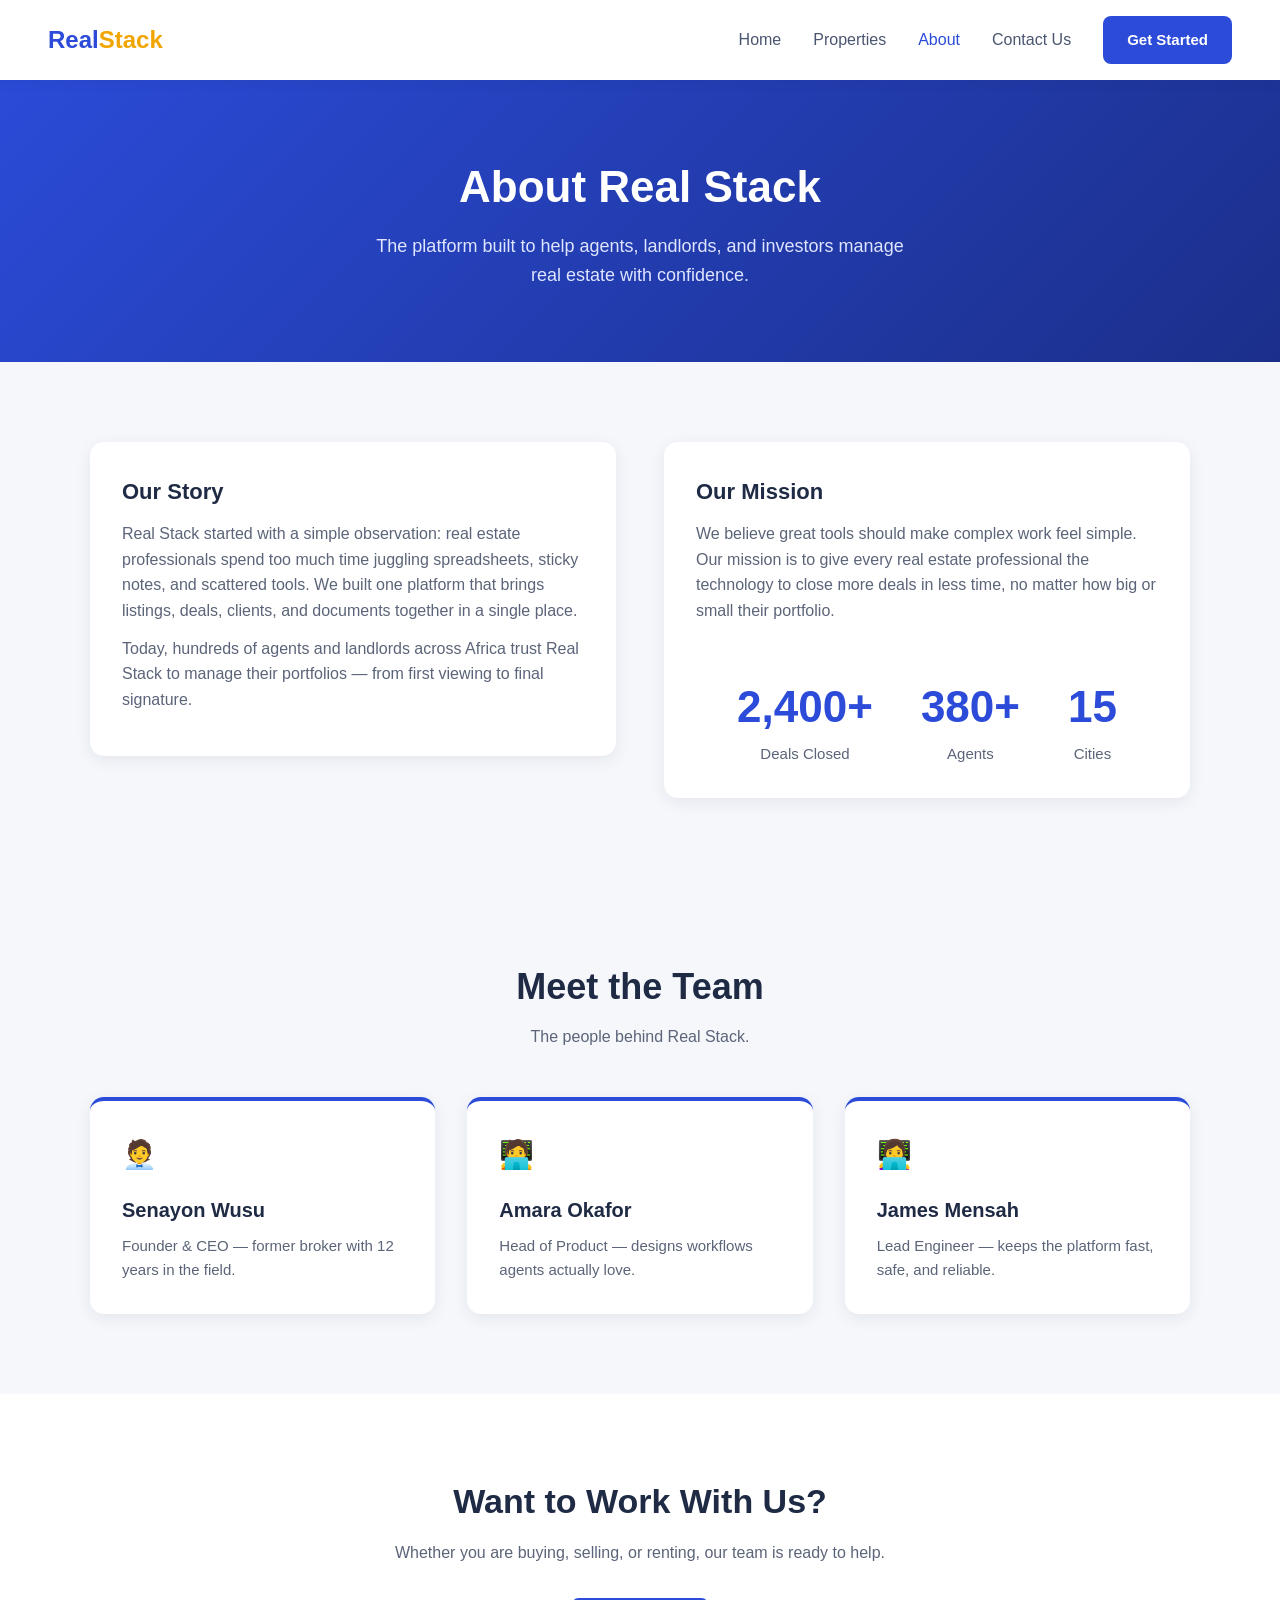
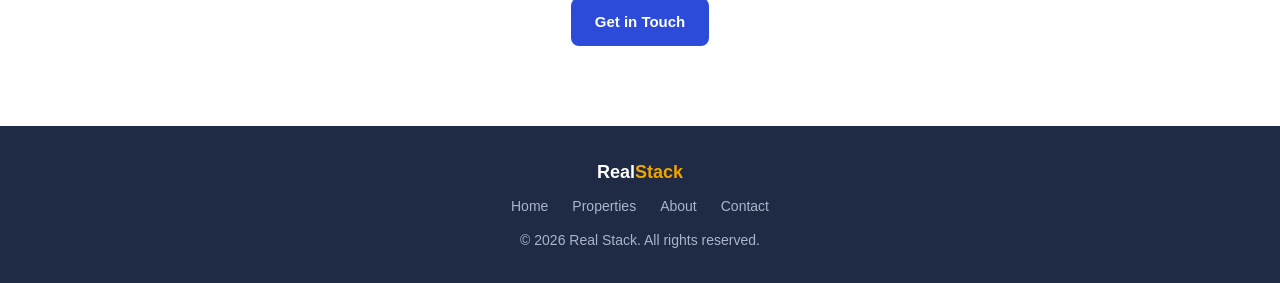
==== about.html @ a01b9aa3 "Build Real Stack real estate website" ====
<!DOCTYPE html>
<html lang="en">
<head>
    <meta charset="UTF-8">
    <meta name="viewport" content="width=device-width, initial-scale=1.0">
    <title>About Us — Real Stack</title>
    <link rel="stylesheet" href="styles.css">
</head>
<body>
    <nav class="nav">
        <div class="logo">Real<span>Stack</span></div>
        <div class="links">
            <a href="index.html">Home</a>
            <a href="properties.html">Properties</a>
            <a href="about.html" class="active">About</a>
            <a href="contact.html">Contact Us</a>
            <a href="contact.html" class="btn btn-primary">Get Started</a>
        </div>
    </nav>

    <section class="page-hero">
        <h1>About Real Stack</h1>
        <p>The platform built to help agents, landlords, and investors manage real estate with confidence.</p>
    </section>

    <section class="section">
        <div class="about-grid">
            <div class="panel">
                <h3>Our Story</h3>
                <p>
                    Real Stack started with a simple observation: real estate professionals spend too much
                    time juggling spreadsheets, sticky notes, and scattered tools. We built one platform
                    that brings listings, deals, clients, and documents together in a single place.
                </p>
                <p>
                    Today, hundreds of agents and landlords across Africa trust Real Stack to manage their
                    portfolios — from first viewing to final signature.
                </p>
            </div>
            <div class="panel">
                <h3>Our Mission</h3>
                <p>
                    We believe great tools should make complex work feel simple. Our mission is to give
                    every real estate professional the technology to close more deals in less time,
                    no matter how big or small their portfolio.
                </p>
                <div class="stats">
                    <div class="stat">
                        <div class="num" id="statDeals">0</div>
                        <div class="label">Deals Closed</div>
                    </div>
                    <div class="stat">
                        <div class="num" id="statAgents">0</div>
                        <div class="label">Agents</div>
                    </div>
                    <div class="stat">
                        <div class="num" id="statCities">0</div>
                        <div class="label">Cities</div>
                    </div>
                </div>
            </div>
        </div>
    </section>

    <section class="section">
        <div class="section-title">
            <h2>Meet the Team</h2>
            <p>The people behind Real Stack.</p>
        </div>
        <div class="grid">
            <div class="card">
                <div class="icon">🧑‍💼</div>
                <h3>Senayon Wusu</h3>
                <p>Founder &amp; CEO — former broker with 12 years in the field.</p>
            </div>
            <div class="card">
                <div class="icon">🧑‍💻</div>
                <h3>Amara Okafor</h3>
                <p>Head of Product — designs workflows agents actually love.</p>
            </div>
            <div class="card">
                <div class="icon">👩‍💻</div>
                <h3>James Mensah</h3>
                <p>Lead Engineer — keeps the platform fast, safe, and reliable.</p>
            </div>
        </div>
    </section>

    <section class="cta-section">
        <h2>Want to Work With Us?</h2>
        <p>Whether you are buying, selling, or renting, our team is ready to help.</p>
        <a href="contact.html" class="btn btn-primary">Get in Touch</a>
    </section>

    <footer>
        <div class="logo">Real<span>Stack</span></div>
        <div class="footer-links">
            <a href="index.html">Home</a>
            <a href="properties.html">Properties</a>
            <a href="about.html">About</a>
            <a href="contact.html">Contact</a>
        </div>
        <p>&copy; 2026 Real Stack. All rights reserved.</p>
    </footer>

    <script src="script.js"></script>
    <script>
        function animateCount(id, target, suffix) {
            const el = document.getElementById(id);
            let current = 0;
            const step = Math.max(1, Math.ceil(target / 60));
            const timer = setInterval(() => {
                current += step;
                if (current >= target) {
                    current = target;
                    clearInterval(timer);
                }
                el.textContent = current.toLocaleString() + suffix;
            }, 20);
        }

        animateCount('statDeals', 2400, '+');
        animateCount('statAgents', 380, '+');
        animateCount('statCities', 15, '');
    </script>
</body>
</html>
---- styles.css ----
* {
    margin: 0;
    padding: 0;
    box-sizing: border-box;
}

body {
    font-family: "Segoe UI", Arial, sans-serif;
    color: #1f2a44;
    background: #f5f7fb;
    line-height: 1.6;
}

a {
    text-decoration: none;
    color: inherit;
}

.nav {
    position: sticky;
    top: 0;
    z-index: 10;
    display: flex;
    align-items: center;
    justify-content: space-between;
    padding: 16px 48px;
    background: #ffffff;
    box-shadow: 0 2px 12px rgba(31, 42, 68, 0.08);
}

.nav .logo {
    font-size: 24px;
    font-weight: 700;
    color: #2b4bd8;
}

.nav .logo span {
    color: #f0a500;
}

.nav .links {
    display: flex;
    gap: 32px;
    align-items: center;
}

.nav .links a:not(.btn) {
    font-weight: 500;
    color: #4a5570;
    transition: color 0.2s ease;
}

.nav .links a:not(.btn):hover {
    color: #2b4bd8;
}

.nav .links a.active {
    color: #2b4bd8;
}

.btn {
    display: inline-block;
    padding: 12px 24px;
    border-radius: 8px;
    font-weight: 600;
    font-size: 15px;
    border: none;
    cursor: pointer;
    font-family: inherit;
    transition: transform 0.2s ease, box-shadow 0.2s ease, background 0.2s ease;
}

.btn-primary {
    background: #2b4bd8;
    color: #ffffff;
}

.btn-primary:hover {
    transform: translateY(-2px);
    box-shadow: 0 8px 20px rgba(43, 75, 216, 0.35);
}

.btn-ghost {
    background: transparent;
    color: #2b4bd8;
    border: 2px solid #2b4bd8;
}

.btn-ghost:hover {
    background: #eef1ff;
}

.btn-dark {
    background: #1f2a44;
    color: #ffffff;
}

.btn-dark:hover {
    transform: translateY(-2px);
    box-shadow: 0 8px 20px rgba(31, 42, 68, 0.35);
}

.hero {
    display: flex;
    align-items: center;
    gap: 48px;
    padding: 88px 48px;
    background: linear-gradient(135deg, #2b4bd8 0%, #1b2f8a 100%);
    color: #ffffff;
}

.hero .text {
    flex: 1.2;
}

.hero .badge {
    display: inline-block;
    background: rgba(255, 255, 255, 0.15);
    border: 1px solid rgba(255, 255, 255, 0.35);
    padding: 6px 16px;
    border-radius: 999px;
    font-size: 13px;
    letter-spacing: 0.5px;
    margin-bottom: 20px;
}

.hero h1 {
    font-size: 52px;
    line-height: 1.15;
    margin-bottom: 16px;
}

.hero h1 span {
    color: #f0a500;
}

.hero p {
    font-size: 18px;
    color: #dfe5ff;
    max-width: 520px;
    margin-bottom: 32px;
}

.hero .cta {
    display: flex;
    gap: 16px;
    flex-wrap: wrap;
}

.hero .cta .btn-ghost {
    color: #ffffff;
    border-color: rgba(255, 255, 255, 0.7);
}

.hero .cta .btn-ghost:hover {
    background: rgba(255, 255, 255, 0.12);
}

.hero .visual {
    flex: 1;
    background: rgba(255, 255, 255, 0.1);
    border: 1px solid rgba(255, 255, 255, 0.25);
    border-radius: 16px;
    padding: 48px 32px;
    text-align: center;
    font-size: 16px;
    color: #dfe5ff;
}

.hero .rating {
    display: flex;
    align-items: center;
    gap: 12px;
    margin-top: 20px;
    flex-wrap: wrap;
}

.stars {
    display: inline-flex;
    gap: 4px;
}

.stars .star {
    font-size: 28px;
    background: none;
    border: none;
    cursor: pointer;
    color: rgba(255, 255, 255, 0.4);
    transition: transform 0.15s ease, color 0.15s ease;
}

.stars .star:hover,
.stars .star.hovered,
.stars .star.active {
    color: #f0a500;
    transform: scale(1.15);
}

.rating-count {
    font-size: 18px;
    font-weight: 700;
    color: #ffffff;
    background: rgba(255, 255, 255, 0.15);
    border-radius: 999px;
    padding: 4px 14px;
}

.rating-note {
    font-size: 14px;
    color: #dfe5ff;
}

.section {
    padding: 80px 48px;
}

.section-title {
    text-align: center;
    margin-bottom: 48px;
}

.section-title h2 {
    font-size: 36px;
    color: #1f2a44;
    margin-bottom: 8px;
}

.section-title p {
    color: #5b6478;
    max-width: 560px;
    margin: 0 auto;
}

.grid {
    display: grid;
    grid-template-columns: repeat(3, 1fr);
    gap: 32px;
    max-width: 1100px;
    margin: 0 auto;
}

.card {
    background: #ffffff;
    border-radius: 14px;
    padding: 32px;
    box-shadow: 0 4px 16px rgba(31, 42, 68, 0.08);
    border-top: 4px solid #2b4bd8;
    transition: transform 0.2s ease, box-shadow 0.2s ease;
}

.card:hover {
    transform: translateY(-4px);
    box-shadow: 0 12px 28px rgba(31, 42, 68, 0.14);
}

.card .icon {
    font-size: 28px;
    margin-bottom: 16px;
}

.card h3 {
    font-size: 20px;
    color: #1f2a44;
    margin-bottom: 8px;
}

.card p {
    color: #5b6478;
    font-size: 15px;
}

.property-grid {
    display: grid;
    grid-template-columns: repeat(3, 1fr);
    gap: 32px;
    max-width: 1100px;
    margin: 0 auto;
}

.property-card {
    background: #ffffff;
    border-radius: 14px;
    overflow: hidden;
    box-shadow: 0 4px 16px rgba(31, 42, 68, 0.08);
    transition: transform 0.2s ease, box-shadow 0.2s ease;
}

.property-card:hover {
    transform: translateY(-4px);
    box-shadow: 0 12px 28px rgba(31, 42, 68, 0.14);
}

.property-card .thumb {
    height: 190px;
    display: flex;
    align-items: center;
    justify-content: center;
    font-size: 56px;
    background: linear-gradient(135deg, #e8ecff 0%, #d5dcff 100%);
}

.property-card .body {
    padding: 20px;
}

.property-card .tag {
    display: inline-block;
    font-size: 12px;
    font-weight: 700;
    text-transform: uppercase;
    letter-spacing: 0.5px;
    background: #eef1ff;
    color: #2b4bd8;
    border-radius: 999px;
    padding: 3px 10px;
    margin-bottom: 10px;
}

.property-card .tag.sale {
    background: #f0a500;
    color: #ffffff;
}

.property-card h3 {
    font-size: 18px;
    color: #1f2a44;
    margin-bottom: 6px;
}

.property-card .location {
    color: #5b6478;
    font-size: 14px;
    margin-bottom: 12px;
}

.property-card .meta {
    display: flex;
    gap: 14px;
    font-size: 13px;
    color: #5b6478;
    margin-bottom: 14px;
}

.property-card .price {
    font-size: 20px;
    font-weight: 700;
    color: #2b4bd8;
}

.filters {
    display: flex;
    gap: 16px;
    flex-wrap: wrap;
    justify-content: center;
    margin-bottom: 40px;
}

.filters input,
.filters select {
    padding: 12px 16px;
    border-radius: 8px;
    border: 2px solid #dbe2ff;
    font-size: 15px;
    font-family: inherit;
    background: #ffffff;
    color: #1f2a44;
    outline: none;
}

.filters input:focus,
.filters select:focus {
    border-color: #2b4bd8;
}

.cta-section {
    text-align: center;
    padding: 80px 48px;
    background: #ffffff;
}

.cta-section h2 {
    font-size: 34px;
    color: #1f2a44;
    margin-bottom: 12px;
}

.cta-section p {
    color: #5b6478;
    max-width: 520px;
    margin: 0 auto 32px;
}

.page-hero {
    background: linear-gradient(135deg, #2b4bd8 0%, #1b2f8a 100%);
    color: #ffffff;
    text-align: center;
    padding: 72px 48px;
}

.page-hero h1 {
    font-size: 44px;
    margin-bottom: 10px;
}

.page-hero p {
    color: #dfe5ff;
    max-width: 560px;
    margin: 0 auto;
    font-size: 18px;
}

.about-grid {
    display: grid;
    grid-template-columns: 1fr 1fr;
    gap: 48px;
    max-width: 1100px;
    margin: 0 auto;
    align-items: start;
}

.about-grid .panel {
    background: #ffffff;
    border-radius: 14px;
    padding: 32px;
    box-shadow: 0 4px 16px rgba(31, 42, 68, 0.08);
}

.about-grid .panel h3 {
    font-size: 22px;
    color: #1f2a44;
    margin-bottom: 12px;
}

.about-grid .panel p {
    color: #5b6478;
    margin-bottom: 12px;
}

.contact-form {
    max-width: 560px;
    margin: 0 auto;
    background: #ffffff;
    border-radius: 14px;
    padding: 36px;
    box-shadow: 0 4px 16px rgba(31, 42, 68, 0.08);
}

.contact-form label {
    display: block;
    font-weight: 600;
    font-size: 14px;
    color: #1f2a44;
    margin-bottom: 6px;
}

.contact-form input,
.contact-form select,
.contact-form textarea {
    width: 100%;
    padding: 12px 16px;
    border-radius: 8px;
    border: 2px solid #dbe2ff;
    font-size: 15px;
    font-family: inherit;
    background: #ffffff;
    color: #1f2a44;
    outline: none;
    margin-bottom: 18px;
}

.contact-form input:focus,
.contact-form select:focus,
.contact-form textarea:focus {
    border-color: #2b4bd8;
}

.contact-form .error {
    color: #d32f2f;
    font-size: 13px;
    margin-top: -12px;
    margin-bottom: 14px;
}

.contact-form .success {
    background: #e8f5e9;
    color: #1b5e20;
    border-radius: 8px;
    padding: 12px 16px;
    margin-bottom: 18px;
    font-weight: 600;
}

.contact-info {
    display: grid;
    grid-template-columns: repeat(3, 1fr);
    gap: 24px;
    max-width: 1100px;
    margin: 0 auto;
}

.contact-info .card {
    text-align: center;
}

.contact-info .icon {
    font-size: 32px;
}

.stats {
    display: flex;
    justify-content: center;
    gap: 48px;
    flex-wrap: wrap;
    margin-top: 48px;
}

.stats .stat {
    text-align: center;
}

.stats .stat .num {
    font-size: 44px;
    font-weight: 800;
    color: #2b4bd8;
}

.stats .stat .label {
    color: #5b6478;
    font-size: 15px;
}

footer {
    text-align: center;
    padding: 32px 48px;
    color: #5b6478;
    font-size: 14px;
    background: #1f2a44;
    color: #aab4cc;
}

footer .logo {
    color: #ffffff;
    font-weight: 700;
    font-size: 18px;
    margin-bottom: 8px;
}

footer .logo span {
    color: #f0a500;
}

footer .footer-links {
    display: flex;
    justify-content: center;
    gap: 24px;
    margin-bottom: 12px;
    flex-wrap: wrap;
}

footer .footer-links a {
    color: #aab4cc;
}

footer .footer-links a:hover {
    color: #ffffff;
}

.modal-overlay {
    display: none;
    position: fixed;
    top: 0;
    left: 0;
    width: 100%;
    height: 100%;
    background: rgba(18, 28, 61, 0.65);
    align-items: center;
    justify-content: center;
    z-index: 100;
}

.modal-overlay.show {
    display: flex;
}

.modal {
    background: #ffffff;
    border-radius: 16px;
    max-width: 460px;
    width: 90%;
    padding: 36px;
    position: relative;
    box-shadow: 0 24px 60px rgba(18, 28, 61, 0.35);
}

.modal .modal-close {
    position: absolute;
    top: 14px;
    right: 14px;
    background: #eef1ff;
    border: none;
    width: 32px;
    height: 32px;
    border-radius: 50%;
    font-size: 18px;
    line-height: 1;
    color: #2b4bd8;
    cursor: pointer;
}

.modal .modal-close:hover {
    background: #dbe2ff;
}

.modal h3 {
    font-size: 24px;
    color: #1f2a44;
    margin-bottom: 20px;
}

.modal .agent-card {
    border-top: 3px solid #2b4bd8;
    background: #f5f7fb;
    border-radius: 10px;
    padding: 20px;
}

.modal .agent-card p {
    font-size: 15px;
    color: #3a455f;
    margin-bottom: 10px;
}

.modal .agent-card p:last-child {
    margin-bottom: 0;
}

.modal .agent-card strong {
    color: #2b4bd8;
}

@media (max-width: 900px) {
    .hero {
        flex-direction: column;
        padding: 48px 24px;
    }

    .hero h1 {
        font-size: 36px;
    }

    .grid,
    .property-grid {
        grid-template-columns: 1fr;
    }

    .contact-info,
    .about-grid {
        grid-template-columns: 1fr;
    }

    .section,
    .cta-section,
    .page-hero {
        padding: 48px 24px;
    }

    .nav {
        flex-direction: column;
        gap: 16px;
        padding: 16px 24px;
    }

    .nav .links {
        flex-wrap: wrap;
        justify-content: center;
        gap: 16px;
    }
}
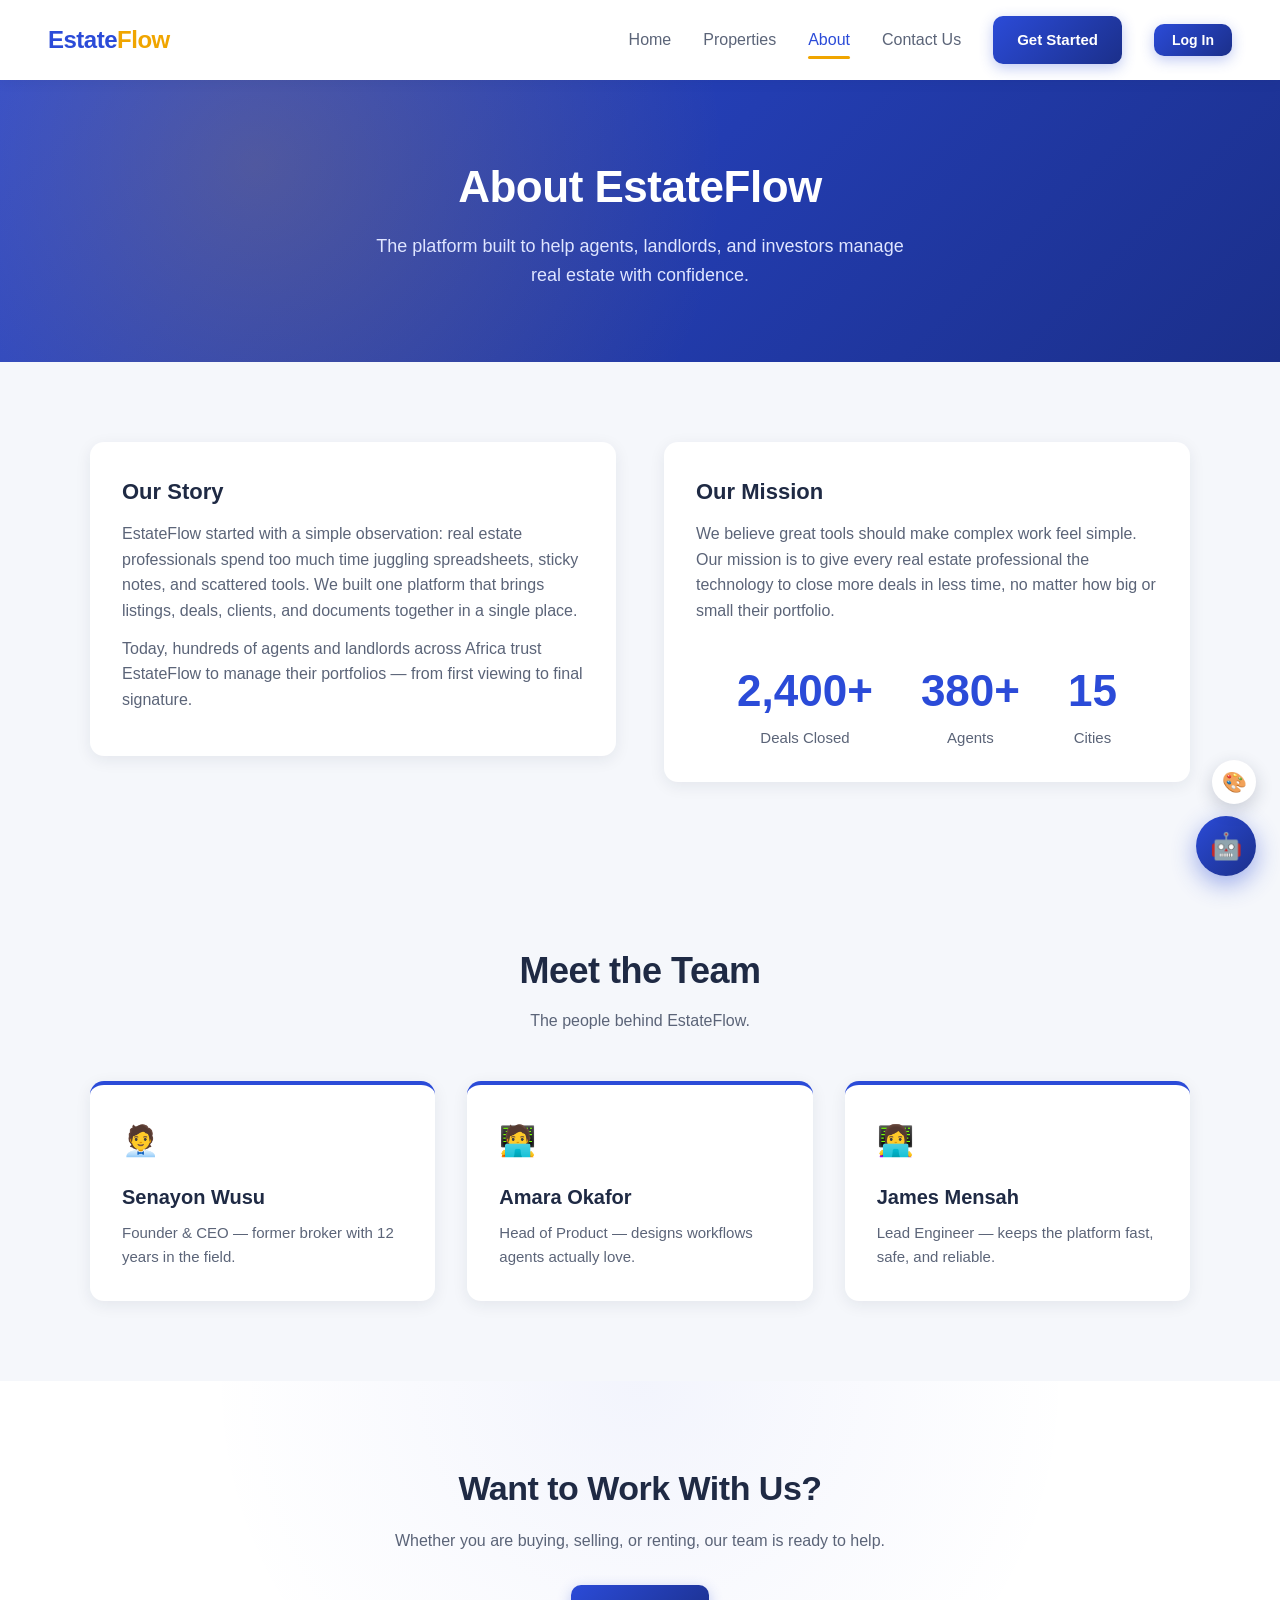
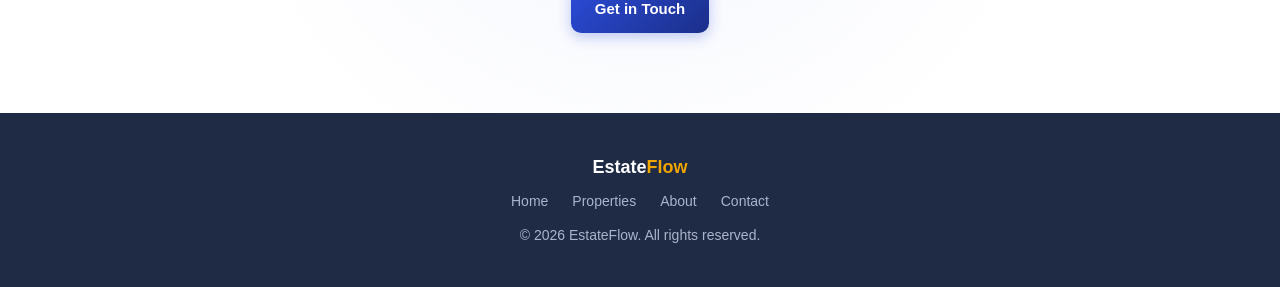
==== commit e205093b: "Add login auth, AI assistant, property finder, theme picker, rebrand to EstateFlow, dev server and t" ====
--- a/about.html
+++ b/about.html
@@ -3,12 +3,12 @@
 <head>
     <meta charset="UTF-8">
     <meta name="viewport" content="width=device-width, initial-scale=1.0">
-    <title>About Us — Real Stack</title>
+    <title>About Us — EstateFlow</title>
     <link rel="stylesheet" href="styles.css">
 </head>
 <body>
     <nav class="nav">
-        <div class="logo">Real<span>Stack</span></div>
+        <div class="logo">Estate<span>Flow</span></div>
         <div class="links">
             <a href="index.html">Home</a>
             <a href="properties.html">Properties</a>
@@ -19,7 +19,7 @@
     </nav>
 
     <section class="page-hero">
-        <h1>About Real Stack</h1>
+        <h1>About EstateFlow</h1>
         <p>The platform built to help agents, landlords, and investors manage real estate with confidence.</p>
     </section>
 
@@ -28,12 +28,12 @@
             <div class="panel">
                 <h3>Our Story</h3>
                 <p>
-                    Real Stack started with a simple observation: real estate professionals spend too much
+                    EstateFlow started with a simple observation: real estate professionals spend too much
                     time juggling spreadsheets, sticky notes, and scattered tools. We built one platform
                     that brings listings, deals, clients, and documents together in a single place.
                 </p>
                 <p>
-                    Today, hundreds of agents and landlords across Africa trust Real Stack to manage their
+                    Today, hundreds of agents and landlords across Africa trust EstateFlow to manage their
                     portfolios — from first viewing to final signature.
                 </p>
             </div>
@@ -65,7 +65,7 @@
     <section class="section">
         <div class="section-title">
             <h2>Meet the Team</h2>
-            <p>The people behind Real Stack.</p>
+            <p>The people behind EstateFlow.</p>
         </div>
         <div class="grid">
             <div class="card">
@@ -93,16 +93,17 @@
     </section>
 
     <footer>
-        <div class="logo">Real<span>Stack</span></div>
+        <div class="logo">Estate<span>Flow</span></div>
         <div class="footer-links">
             <a href="index.html">Home</a>
             <a href="properties.html">Properties</a>
             <a href="about.html">About</a>
             <a href="contact.html">Contact</a>
         </div>
-        <p>&copy; 2026 Real Stack. All rights reserved.</p>
+        <p>&copy; <span data-year>2026</span> EstateFlow. All rights reserved.</p>
     </footer>
 
+    <script src="auth.js"></script>
     <script src="script.js"></script>
     <script>
         function animateCount(id, target, suffix) {
@@ -123,5 +124,7 @@
         animateCount('statAgents', 380, '+');
         animateCount('statCities', 15, '');
     </script>
+    <script src="assistant.js"></script>
+    <script src="theme.js"></script>
 </body>
 </html>
--- a/styles.css
+++ b/styles.css
@@ -1,14 +1,37 @@
+:root {
+    --primary: #2b4bd8;
+    --primary-dark: #1b2f8a;
+    --primary-soft: #eef1ff;
+    --accent: #f0a500;
+    --ink: #1f2a44;
+    --muted: #5b6478;
+    --bg: #f5f7fb;
+    --surface: #ffffff;
+    --line: #dbe2ff;
+    --radius: 14px;
+    --shadow-sm: 0 4px 16px rgba(31, 42, 68, 0.08);
+    --shadow-md: 0 12px 28px rgba(31, 42, 68, 0.14);
+    --shadow-lg: 0 24px 60px rgba(18, 28, 61, 0.35);
+    --danger: #d32f2f;
+    --success: #1b5e20;
+}
+
 * {
     margin: 0;
     padding: 0;
     box-sizing: border-box;
 }
 
+html {
+    scroll-behavior: smooth;
+}
+
 body {
-    font-family: "Segoe UI", Arial, sans-serif;
-    color: #1f2a44;
-    background: #f5f7fb;
+    font-family: "Segoe UI", "Inter", Arial, sans-serif;
+    color: var(--ink);
+    background: var(--bg);
     line-height: 1.6;
+    -webkit-font-smoothing: antialiased;
 }
 
 a {
@@ -16,26 +39,39 @@
     color: inherit;
 }
 
+img {
+    max-width: 100%;
+    display: block;
+}
+
+::selection {
+    background: var(--accent);
+    color: var(--ink);
+}
+
+/* ---------- Navigation ---------- */
 .nav {
     position: sticky;
     top: 0;
-    z-index: 10;
+    z-index: 50;
     display: flex;
     align-items: center;
     justify-content: space-between;
     padding: 16px 48px;
-    background: #ffffff;
+    background: rgba(255, 255, 255, 0.92);
+    backdrop-filter: blur(10px);
     box-shadow: 0 2px 12px rgba(31, 42, 68, 0.08);
 }
 
 .nav .logo {
     font-size: 24px;
-    font-weight: 700;
-    color: #2b4bd8;
+    font-weight: 800;
+    letter-spacing: -0.5px;
+    color: var(--primary);
 }
 
 .nav .logo span {
-    color: #f0a500;
+    color: var(--accent);
 }
 
 .nav .links {
@@ -46,71 +82,99 @@
 
 .nav .links a:not(.btn) {
     font-weight: 500;
-    color: #4a5570;
+    color: var(--muted);
+    position: relative;
     transition: color 0.2s ease;
 }
 
-.nav .links a:not(.btn):hover {
-    color: #2b4bd8;
-}
-
-.nav .links a.active {
-    color: #2b4bd8;
-}
-
+.nav .links a:not(.btn)::after {
+    content: "";
+    position: absolute;
+    left: 0;
+    bottom: -6px;
+    width: 0;
+    height: 3px;
+    border-radius: 999px;
+    background: var(--accent);
+    transition: width 0.25s ease;
+}
+
+.nav .links a:not(.btn):hover,
+.nav .links a:not(.btn).active {
+    color: var(--primary);
+}
+
+.nav .links a:not(.btn):hover::after,
+.nav .links a:not(.btn).active::after {
+    width: 100%;
+}
+
+/* ---------- Buttons ---------- */
 .btn {
     display: inline-block;
     padding: 12px 24px;
-    border-radius: 8px;
-    font-weight: 600;
+    border-radius: 10px;
+    font-weight: 700;
     font-size: 15px;
     border: none;
     cursor: pointer;
     font-family: inherit;
-    transition: transform 0.2s ease, box-shadow 0.2s ease, background 0.2s ease;
+    text-align: center;
+    transition: transform 0.2s ease, box-shadow 0.2s ease, background 0.2s ease, color 0.2s ease;
 }
 
 .btn-primary {
-    background: #2b4bd8;
-    color: #ffffff;
+    background: linear-gradient(135deg, var(--primary) 0%, var(--primary-dark) 100%);
+    color: #ffffff;
+    box-shadow: 0 4px 14px rgba(43, 75, 216, 0.3);
 }
 
 .btn-primary:hover {
     transform: translateY(-2px);
-    box-shadow: 0 8px 20px rgba(43, 75, 216, 0.35);
+    box-shadow: 0 10px 24px rgba(43, 75, 216, 0.45);
+}
+
+.btn-primary:active {
+    transform: translateY(0);
 }
 
 .btn-ghost {
     background: transparent;
-    color: #2b4bd8;
-    border: 2px solid #2b4bd8;
+    color: var(--primary);
+    border: 2px solid var(--primary);
 }
 
 .btn-ghost:hover {
-    background: #eef1ff;
+    background: var(--primary-soft);
 }
 
 .btn-dark {
-    background: #1f2a44;
+    background: var(--ink);
     color: #ffffff;
 }
 
 .btn-dark:hover {
     transform: translateY(-2px);
-    box-shadow: 0 8px 20px rgba(31, 42, 68, 0.35);
-}
-
+    box-shadow: 0 10px 24px rgba(31, 42, 68, 0.4);
+}
+
+/* ---------- Hero ---------- */
 .hero {
     display: flex;
     align-items: center;
     gap: 48px;
     padding: 88px 48px;
-    background: linear-gradient(135deg, #2b4bd8 0%, #1b2f8a 100%);
-    color: #ffffff;
+    background:
+        radial-gradient(circle at 15% 20%, rgba(240, 165, 0, 0.25), transparent 45%),
+        radial-gradient(circle at 85% 80%, rgba(255, 255, 255, 0.12), transparent 40%),
+        linear-gradient(135deg, var(--primary) 0%, var(--primary-dark) 100%);
+    color: #ffffff;
+    overflow: hidden;
 }
 
 .hero .text {
     flex: 1.2;
+    min-width: 0;
 }
 
 .hero .badge {
@@ -122,16 +186,18 @@
     font-size: 13px;
     letter-spacing: 0.5px;
     margin-bottom: 20px;
+    backdrop-filter: blur(4px);
 }
 
 .hero h1 {
     font-size: 52px;
     line-height: 1.15;
     margin-bottom: 16px;
+    letter-spacing: -1px;
 }
 
 .hero h1 span {
-    color: #f0a500;
+    color: var(--accent);
 }
 
 .hero p {
@@ -154,24 +220,33 @@
 
 .hero .cta .btn-ghost:hover {
     background: rgba(255, 255, 255, 0.12);
+    color: #ffffff;
 }
 
 .hero .visual {
     flex: 1;
     background: rgba(255, 255, 255, 0.1);
     border: 1px solid rgba(255, 255, 255, 0.25);
-    border-radius: 16px;
+    border-radius: 20px;
     padding: 48px 32px;
     text-align: center;
     font-size: 16px;
     color: #dfe5ff;
-}
-
+    backdrop-filter: blur(6px);
+}
+
+.hero .visual h3 {
+    font-size: 28px;
+    color: #ffffff;
+    margin: 12px 0 6px;
+}
+
+/* ---------- Rating ---------- */
 .hero .rating {
     display: flex;
     align-items: center;
     gap: 12px;
-    margin-top: 20px;
+    margin-top: 24px;
     flex-wrap: wrap;
 }
 
@@ -186,14 +261,15 @@
     border: none;
     cursor: pointer;
     color: rgba(255, 255, 255, 0.4);
-    transition: transform 0.15s ease, color 0.15s ease;
+    transition: transform 0.15s ease, color 0.15s ease, text-shadow 0.15s ease;
 }
 
 .stars .star:hover,
 .stars .star.hovered,
 .stars .star.active {
-    color: #f0a500;
-    transform: scale(1.15);
+    color: var(--accent);
+    transform: scale(1.2);
+    text-shadow: 0 0 12px rgba(240, 165, 0, 0.6);
 }
 
 .rating-count {
@@ -210,6 +286,7 @@
     color: #dfe5ff;
 }
 
+/* ---------- Sections ---------- */
 .section {
     padding: 80px 48px;
 }
@@ -221,16 +298,18 @@
 
 .section-title h2 {
     font-size: 36px;
-    color: #1f2a44;
+    color: var(--ink);
     margin-bottom: 8px;
+    letter-spacing: -0.5px;
 }
 
 .section-title p {
-    color: #5b6478;
+    color: var(--muted);
     max-width: 560px;
     margin: 0 auto;
 }
 
+/* ---------- Feature / Team cards ---------- */
 .grid {
     display: grid;
     grid-template-columns: repeat(3, 1fr);
@@ -240,35 +319,36 @@
 }
 
 .card {
-    background: #ffffff;
-    border-radius: 14px;
+    background: var(--surface);
+    border-radius: var(--radius);
     padding: 32px;
-    box-shadow: 0 4px 16px rgba(31, 42, 68, 0.08);
-    border-top: 4px solid #2b4bd8;
+    box-shadow: var(--shadow-sm);
+    border-top: 4px solid var(--primary);
     transition: transform 0.2s ease, box-shadow 0.2s ease;
 }
 
 .card:hover {
-    transform: translateY(-4px);
-    box-shadow: 0 12px 28px rgba(31, 42, 68, 0.14);
+    transform: translateY(-6px);
+    box-shadow: var(--shadow-md);
 }
 
 .card .icon {
-    font-size: 28px;
+    font-size: 30px;
     margin-bottom: 16px;
 }
 
 .card h3 {
     font-size: 20px;
-    color: #1f2a44;
+    color: var(--ink);
     margin-bottom: 8px;
 }
 
 .card p {
-    color: #5b6478;
+    color: var(--muted);
     font-size: 15px;
 }
 
+/* ---------- Property cards ---------- */
 .property-grid {
     display: grid;
     grid-template-columns: repeat(3, 1fr);
@@ -278,16 +358,18 @@
 }
 
 .property-card {
-    background: #ffffff;
-    border-radius: 14px;
+    background: var(--surface);
+    border-radius: var(--radius);
     overflow: hidden;
-    box-shadow: 0 4px 16px rgba(31, 42, 68, 0.08);
+    box-shadow: var(--shadow-sm);
     transition: transform 0.2s ease, box-shadow 0.2s ease;
+    display: flex;
+    flex-direction: column;
 }
 
 .property-card:hover {
-    transform: translateY(-4px);
-    box-shadow: 0 12px 28px rgba(31, 42, 68, 0.14);
+    transform: translateY(-6px);
+    box-shadow: var(--shadow-md);
 }
 
 .property-card .thumb {
@@ -296,39 +378,61 @@
     align-items: center;
     justify-content: center;
     font-size: 56px;
-    background: linear-gradient(135deg, #e8ecff 0%, #d5dcff 100%);
+    background:
+        radial-gradient(circle at 80% 20%, rgba(43, 75, 216, 0.08), transparent 50%),
+        linear-gradient(135deg, #e8ecff 0%, #d5dcff 100%);
 }
 
 .property-card .body {
     padding: 20px;
+    flex: 1;
+    display: flex;
+    flex-direction: column;
 }
 
 .property-card .tag {
-    display: inline-block;
+    align-self: flex-start;
     font-size: 12px;
     font-weight: 700;
     text-transform: uppercase;
     letter-spacing: 0.5px;
-    background: #eef1ff;
-    color: #2b4bd8;
+    background: var(--primary-soft);
+    color: var(--primary);
     border-radius: 999px;
     padding: 3px 10px;
     margin-bottom: 10px;
 }
 
 .property-card .tag.sale {
-    background: #f0a500;
-    color: #ffffff;
+    background: var(--accent);
+    color: #ffffff;
+}
+
+.property-card .tag.rent {
+    background: linear-gradient(135deg, #0e9f6e, #06b6d4);
+    color: #ffffff;
+}
+
+.property-card .thumb.sale {
+    background:
+        radial-gradient(circle at 80% 20%, rgba(43, 75, 216, 0.12), transparent 50%),
+        linear-gradient(135deg, #e8ecff 0%, #cdd7ff 100%);
+}
+
+.property-card .thumb.rent {
+    background:
+        radial-gradient(circle at 80% 20%, rgba(14, 159, 110, 0.14), transparent 50%),
+        linear-gradient(135deg, #e6f7f0 0%, #c8efdf 100%);
 }
 
 .property-card h3 {
     font-size: 18px;
-    color: #1f2a44;
+    color: var(--ink);
     margin-bottom: 6px;
 }
 
 .property-card .location {
-    color: #5b6478;
+    color: var(--muted);
     font-size: 14px;
     margin-bottom: 12px;
 }
@@ -337,16 +441,18 @@
     display: flex;
     gap: 14px;
     font-size: 13px;
-    color: #5b6478;
+    color: var(--muted);
     margin-bottom: 14px;
 }
 
 .property-card .price {
+    margin-top: auto;
     font-size: 20px;
     font-weight: 700;
-    color: #2b4bd8;
-}
-
+    color: var(--primary);
+}
+
+/* ---------- Filters ---------- */
 .filters {
     display: flex;
     gap: 16px;
@@ -358,40 +464,48 @@
 .filters input,
 .filters select {
     padding: 12px 16px;
-    border-radius: 8px;
-    border: 2px solid #dbe2ff;
+    border-radius: 10px;
+    border: 2px solid var(--line);
     font-size: 15px;
     font-family: inherit;
-    background: #ffffff;
-    color: #1f2a44;
+    background: var(--surface);
+    color: var(--ink);
     outline: none;
+    transition: border-color 0.2s ease, box-shadow 0.2s ease;
 }
 
 .filters input:focus,
 .filters select:focus {
-    border-color: #2b4bd8;
-}
-
+    border-color: var(--primary);
+    box-shadow: 0 0 0 4px rgba(43, 75, 216, 0.12);
+}
+
+/* ---------- CTA ---------- */
 .cta-section {
     text-align: center;
     padding: 80px 48px;
-    background: #ffffff;
+    background: var(--surface);
+    background-image: radial-gradient(circle at 50% 0%, rgba(43, 75, 216, 0.06), transparent 60%);
 }
 
 .cta-section h2 {
     font-size: 34px;
-    color: #1f2a44;
+    color: var(--ink);
     margin-bottom: 12px;
+    letter-spacing: -0.5px;
 }
 
 .cta-section p {
-    color: #5b6478;
+    color: var(--muted);
     max-width: 520px;
     margin: 0 auto 32px;
 }
 
+/* ---------- Page hero (inner pages) ---------- */
 .page-hero {
-    background: linear-gradient(135deg, #2b4bd8 0%, #1b2f8a 100%);
+    background:
+        radial-gradient(circle at 20% 30%, rgba(240, 165, 0, 0.2), transparent 45%),
+        linear-gradient(135deg, var(--primary) 0%, var(--primary-dark) 100%);
     color: #ffffff;
     text-align: center;
     padding: 72px 48px;
@@ -400,6 +514,7 @@
 .page-hero h1 {
     font-size: 44px;
     margin-bottom: 10px;
+    letter-spacing: -0.5px;
 }
 
 .page-hero p {
@@ -409,6 +524,7 @@
     font-size: 18px;
 }
 
+/* ---------- About ---------- */
 .about-grid {
     display: grid;
     grid-template-columns: 1fr 1fr;
@@ -419,37 +535,78 @@
 }
 
 .about-grid .panel {
-    background: #ffffff;
-    border-radius: 14px;
+    background: var(--surface);
+    border-radius: var(--radius);
     padding: 32px;
-    box-shadow: 0 4px 16px rgba(31, 42, 68, 0.08);
+    box-shadow: var(--shadow-sm);
 }
 
 .about-grid .panel h3 {
     font-size: 22px;
-    color: #1f2a44;
+    color: var(--ink);
     margin-bottom: 12px;
 }
 
 .about-grid .panel p {
-    color: #5b6478;
+    color: var(--muted);
     margin-bottom: 12px;
+}
+
+.stats {
+    display: flex;
+    justify-content: center;
+    gap: 48px;
+    flex-wrap: wrap;
+    margin-top: 32px;
+}
+
+.stats .stat {
+    text-align: center;
+}
+
+.stats .stat .num {
+    font-size: 44px;
+    font-weight: 800;
+    color: var(--primary);
+}
+
+.stats .stat .label {
+    color: var(--muted);
+    font-size: 15px;
+}
+
+/* ---------- Contact ---------- */
+.contact-info {
+    display: grid;
+    grid-template-columns: repeat(3, 1fr);
+    gap: 24px;
+    max-width: 1100px;
+    margin: 0 auto 48px;
+}
+
+.contact-info .card {
+    text-align: center;
+    border-top: 4px solid var(--accent);
+}
+
+.contact-info .icon {
+    font-size: 32px;
 }
 
 .contact-form {
     max-width: 560px;
     margin: 0 auto;
-    background: #ffffff;
-    border-radius: 14px;
+    background: var(--surface);
+    border-radius: 16px;
     padding: 36px;
-    box-shadow: 0 4px 16px rgba(31, 42, 68, 0.08);
+    box-shadow: var(--shadow-md);
 }
 
 .contact-form label {
     display: block;
     font-weight: 600;
     font-size: 14px;
-    color: #1f2a44;
+    color: var(--ink);
     margin-bottom: 6px;
 }
 
@@ -458,24 +615,31 @@
 .contact-form textarea {
     width: 100%;
     padding: 12px 16px;
-    border-radius: 8px;
-    border: 2px solid #dbe2ff;
+    border-radius: 10px;
+    border: 2px solid var(--line);
     font-size: 15px;
     font-family: inherit;
-    background: #ffffff;
-    color: #1f2a44;
+    background: var(--surface);
+    color: var(--ink);
     outline: none;
     margin-bottom: 18px;
+    transition: border-color 0.2s ease, box-shadow 0.2s ease;
 }
 
 .contact-form input:focus,
 .contact-form select:focus,
 .contact-form textarea:focus {
-    border-color: #2b4bd8;
+    border-color: var(--primary);
+    box-shadow: 0 0 0 4px rgba(43, 75, 216, 0.12);
+}
+
+.contact-form textarea {
+    resize: vertical;
+    min-height: 120px;
 }
 
 .contact-form .error {
-    color: #d32f2f;
+    color: var(--danger);
     font-size: 13px;
     margin-top: -12px;
     margin-bottom: 14px;
@@ -483,70 +647,100 @@
 
 .contact-form .success {
     background: #e8f5e9;
-    color: #1b5e20;
+    color: var(--success);
     border-radius: 8px;
     padding: 12px 16px;
     margin-bottom: 18px;
     font-weight: 600;
 }
 
-.contact-info {
-    display: grid;
-    grid-template-columns: repeat(3, 1fr);
-    gap: 24px;
-    max-width: 1100px;
-    margin: 0 auto;
-}
-
-.contact-info .card {
-    text-align: center;
-}
-
-.contact-info .icon {
-    font-size: 32px;
-}
-
-.stats {
-    display: flex;
-    justify-content: center;
-    gap: 48px;
-    flex-wrap: wrap;
-    margin-top: 48px;
-}
-
-.stats .stat {
-    text-align: center;
-}
-
-.stats .stat .num {
-    font-size: 44px;
-    font-weight: 800;
-    color: #2b4bd8;
-}
-
-.stats .stat .label {
-    color: #5b6478;
+/* ---------- Auth ---------- */
+.nav-auth {
+    display: flex;
+    align-items: center;
+    gap: 12px;
+}
+
+.nav-auth .nav-user {
+    font-weight: 700;
+    color: var(--primary);
     font-size: 15px;
 }
 
+.nav-auth .btn {
+    padding: 8px 18px;
+    font-size: 14px;
+}
+
+#authModal .modal {
+    max-width: 420px;
+}
+
+#authModal .modal-close {
+    position: absolute;
+}
+
+#authModal label {
+    display: block;
+    font-weight: 600;
+    font-size: 14px;
+    color: var(--ink);
+    margin-bottom: 6px;
+}
+
+#authModal input {
+    width: 100%;
+    padding: 12px 16px;
+    border-radius: 10px;
+    border: 2px solid var(--line);
+    font-size: 15px;
+    font-family: inherit;
+    color: var(--ink);
+    outline: none;
+    margin-bottom: 16px;
+    background: var(--surface);
+    transition: border-color 0.2s ease, box-shadow 0.2s ease;
+}
+
+#authModal input:focus {
+    border-color: var(--primary);
+    box-shadow: 0 0 0 4px rgba(43, 75, 216, 0.12);
+}
+
+.auth-error {
+    background: #fdecea;
+    color: var(--danger);
+    border-radius: 8px;
+    padding: 10px 14px;
+    margin-bottom: 16px;
+    font-size: 14px;
+    font-weight: 600;
+}
+
+.auth-hint {
+    color: var(--muted);
+    font-size: 14px;
+    margin-bottom: 16px;
+}
+
+/* ---------- Footer ---------- */
 footer {
     text-align: center;
-    padding: 32px 48px;
-    color: #5b6478;
+    padding: 40px 48px;
     font-size: 14px;
-    background: #1f2a44;
+    background: var(--ink);
     color: #aab4cc;
 }
 
 footer .logo {
     color: #ffffff;
-    font-weight: 700;
+    font-weight: 800;
     font-size: 18px;
     margin-bottom: 8px;
 }
 
 footer .logo span {
-    color: #f0a500;
+    color: var(--accent);
 }
 
 footer .footer-links {
@@ -559,12 +753,14 @@
 
 footer .footer-links a {
     color: #aab4cc;
+    transition: color 0.2s ease;
 }
 
 footer .footer-links a:hover {
     color: #ffffff;
 }
 
+/* ---------- Modal ---------- */
 .modal-overlay {
     display: none;
     position: fixed;
@@ -573,6 +769,7 @@
     width: 100%;
     height: 100%;
     background: rgba(18, 28, 61, 0.65);
+    backdrop-filter: blur(4px);
     align-items: center;
     justify-content: center;
     z-index: 100;
@@ -580,31 +777,44 @@
 
 .modal-overlay.show {
     display: flex;
+    animation: fadeIn 0.2s ease;
+}
+
+@keyframes fadeIn {
+    from { opacity: 0; }
+    to { opacity: 1; }
 }
 
 .modal {
-    background: #ffffff;
+    background: var(--surface);
     border-radius: 16px;
     max-width: 460px;
     width: 90%;
     padding: 36px;
     position: relative;
-    box-shadow: 0 24px 60px rgba(18, 28, 61, 0.35);
+    box-shadow: var(--shadow-lg);
+    animation: slideUp 0.25s ease;
+}
+
+@keyframes slideUp {
+    from { transform: translateY(20px); opacity: 0; }
+    to { transform: translateY(0); opacity: 1; }
 }
 
 .modal .modal-close {
     position: absolute;
     top: 14px;
     right: 14px;
-    background: #eef1ff;
+    background: var(--primary-soft);
     border: none;
     width: 32px;
     height: 32px;
     border-radius: 50%;
     font-size: 18px;
     line-height: 1;
-    color: #2b4bd8;
+    color: var(--primary);
     cursor: pointer;
+    transition: background 0.2s ease;
 }
 
 .modal .modal-close:hover {
@@ -613,13 +823,13 @@
 
 .modal h3 {
     font-size: 24px;
-    color: #1f2a44;
+    color: var(--ink);
     margin-bottom: 20px;
 }
 
 .modal .agent-card {
-    border-top: 3px solid #2b4bd8;
-    background: #f5f7fb;
+    border-top: 3px solid var(--primary);
+    background: var(--bg);
     border-radius: 10px;
     padding: 20px;
 }
@@ -635,13 +845,332 @@
 }
 
 .modal .agent-card strong {
-    color: #2b4bd8;
-}
-
+    color: var(--primary);
+}
+
+/* ---------- AI Assistant ---------- */
+#assistBtn {
+    position: fixed;
+    right: 24px;
+    bottom: 24px;
+    width: 60px;
+    height: 60px;
+    border-radius: 50%;
+    border: none;
+    background: linear-gradient(135deg, var(--primary) 0%, var(--primary-dark) 100%);
+    color: #ffffff;
+    font-size: 26px;
+    cursor: pointer;
+    box-shadow: 0 8px 24px rgba(43, 75, 216, 0.45);
+    z-index: 150;
+    transition: transform 0.2s ease, box-shadow 0.2s ease;
+}
+
+#assistBtn:hover {
+    transform: scale(1.08);
+    box-shadow: 0 12px 32px rgba(43, 75, 216, 0.55);
+}
+
+.assist-panel {
+    position: fixed;
+    right: 24px;
+    bottom: 96px;
+    width: 340px;
+    max-width: calc(100vw - 48px);
+    height: 440px;
+    max-height: calc(100vh - 140px);
+    background: var(--surface);
+    border-radius: 16px;
+    box-shadow: var(--shadow-lg);
+    display: none;
+    flex-direction: column;
+    overflow: hidden;
+    z-index: 150;
+    animation: slideUp 0.25s ease;
+}
+
+.assist-panel.show {
+    display: flex;
+}
+
+.assist-header {
+    display: flex;
+    align-items: center;
+    justify-content: space-between;
+    padding: 16px 20px;
+    background: linear-gradient(135deg, var(--primary) 0%, var(--primary-dark) 100%);
+    color: #ffffff;
+    font-size: 15px;
+}
+
+.assist-header button {
+    background: rgba(255, 255, 255, 0.2);
+    border: none;
+    color: #ffffff;
+    width: 28px;
+    height: 28px;
+    border-radius: 50%;
+    font-size: 16px;
+    line-height: 1;
+    cursor: pointer;
+}
+
+.assist-messages {
+    flex: 1;
+    overflow-y: auto;
+    padding: 16px;
+    display: flex;
+    flex-direction: column;
+    gap: 10px;
+    background: var(--bg);
+}
+
+.assist-messages .msg {
+    max-width: 85%;
+    padding: 10px 14px;
+    border-radius: 14px;
+    font-size: 14px;
+    line-height: 1.5;
+    word-wrap: break-word;
+}
+
+.assist-messages .msg.user {
+    align-self: flex-end;
+    background: var(--primary);
+    color: #ffffff;
+    border-bottom-right-radius: 4px;
+}
+
+.assist-messages .msg.bot {
+    align-self: flex-start;
+    background: #ffffff;
+    color: var(--ink);
+    border: 1px solid var(--line);
+    border-bottom-left-radius: 4px;
+}
+
+.assist-form {
+    display: flex;
+    gap: 8px;
+    padding: 12px;
+    border-top: 1px solid var(--line);
+    background: var(--surface);
+}
+
+.assist-form input {
+    flex: 1;
+    padding: 10px 14px;
+    border-radius: 10px;
+    border: 2px solid var(--line);
+    font-size: 14px;
+    font-family: inherit;
+    outline: none;
+    color: var(--ink);
+}
+
+.assist-form input:focus {
+    border-color: var(--primary);
+}
+
+.assist-form button {
+    padding: 10px 16px;
+    border: none;
+    border-radius: 10px;
+    background: var(--primary);
+    color: #ffffff;
+    font-weight: 700;
+    cursor: pointer;
+}
+
+.assist-form button:hover {
+    background: var(--primary-dark);
+}
+
+/* ---------- AI Property Finder ---------- */
+.finder-modal {
+    max-width: 560px;
+}
+
+.finder-hint {
+    color: var(--muted);
+    font-size: 14px;
+    margin-bottom: 16px;
+}
+
+.finder-form {
+    display: flex;
+    gap: 8px;
+    margin-top: 16px;
+}
+
+.finder-form input {
+    flex: 1;
+    padding: 12px 16px;
+    border-radius: 10px;
+    border: 2px solid var(--line);
+    font-size: 15px;
+    font-family: inherit;
+    color: var(--ink);
+    outline: none;
+    transition: border-color 0.2s ease, box-shadow 0.2s ease;
+}
+
+.finder-form input:focus {
+    border-color: var(--primary);
+    box-shadow: 0 0 0 4px rgba(43, 75, 216, 0.12);
+}
+
+.finder-results {
+    max-height: 320px;
+    overflow-y: auto;
+    display: flex;
+    flex-direction: column;
+    gap: 10px;
+}
+
+.finder-loading {
+    color: var(--muted);
+    font-size: 14px;
+    text-align: center;
+    padding: 12px;
+}
+
+.finder-summary {
+    background: var(--primary-soft);
+    border-radius: 10px;
+    padding: 12px 16px;
+    font-size: 14px;
+    color: var(--ink);
+    line-height: 1.5;
+}
+
+.finder-item {
+    display: flex;
+    align-items: center;
+    gap: 14px;
+    background: var(--bg);
+    border-radius: 10px;
+    padding: 12px 16px;
+    border-left: 4px solid var(--primary);
+}
+
+.finder-item .finder-emoji {
+    font-size: 28px;
+}
+
+.finder-item .finder-info {
+    flex: 1;
+    display: flex;
+    flex-direction: column;
+}
+
+.finder-item .finder-info strong {
+    color: var(--ink);
+    font-size: 15px;
+}
+
+.finder-item .finder-info span {
+    color: var(--muted);
+    font-size: 13px;
+}
+
+.finder-item .finder-price {
+    font-weight: 700;
+    color: var(--primary);
+    font-size: 15px;
+    white-space: nowrap;
+}
+
+@media (max-width: 560px) {
+    .finder-form {
+        flex-direction: column;
+    }
+}
+
+/* ---------- Theme picker ---------- */
+#themeBtn {
+    position: fixed;
+    right: 24px;
+    bottom: 96px;
+    width: 44px;
+    height: 44px;
+    border-radius: 50%;
+    border: none;
+    background: var(--surface);
+    color: var(--ink);
+    font-size: 20px;
+    cursor: pointer;
+    box-shadow: 0 6px 18px rgba(31, 42, 68, 0.2);
+    z-index: 150;
+    transition: transform 0.2s ease;
+}
+
+#themeBtn:hover {
+    transform: scale(1.1);
+}
+
+.theme-panel {
+    position: fixed;
+    right: 24px;
+    bottom: 148px;
+    width: 200px;
+    background: var(--surface);
+    border-radius: 14px;
+    box-shadow: var(--shadow-lg);
+    padding: 16px;
+    z-index: 150;
+    display: none;
+    animation: slideUp 0.2s ease;
+}
+
+.theme-panel.show {
+    display: block;
+}
+
+.theme-panel-title {
+    font-weight: 700;
+    font-size: 13px;
+    color: var(--ink);
+    margin-bottom: 12px;
+    text-align: center;
+}
+
+.theme-swatches {
+    display: flex;
+    gap: 10px;
+    flex-wrap: wrap;
+    justify-content: center;
+}
+
+.theme-swatch {
+    width: 34px;
+    height: 34px;
+    border-radius: 50%;
+    border: 3px solid transparent;
+    cursor: pointer;
+    transition: transform 0.15s ease, border-color 0.15s ease;
+}
+
+.theme-swatch:hover {
+    transform: scale(1.15);
+}
+
+.theme-swatch.active {
+    border-color: var(--ink);
+    transform: scale(1.1);
+}
+
+/* ---------- Responsive ---------- */
 @media (max-width: 900px) {
     .hero {
         flex-direction: column;
         padding: 48px 24px;
+        text-align: center;
+    }
+
+    .hero .cta,
+    .hero .rating {
+        justify-content: center;
     }
 
     .hero h1 {
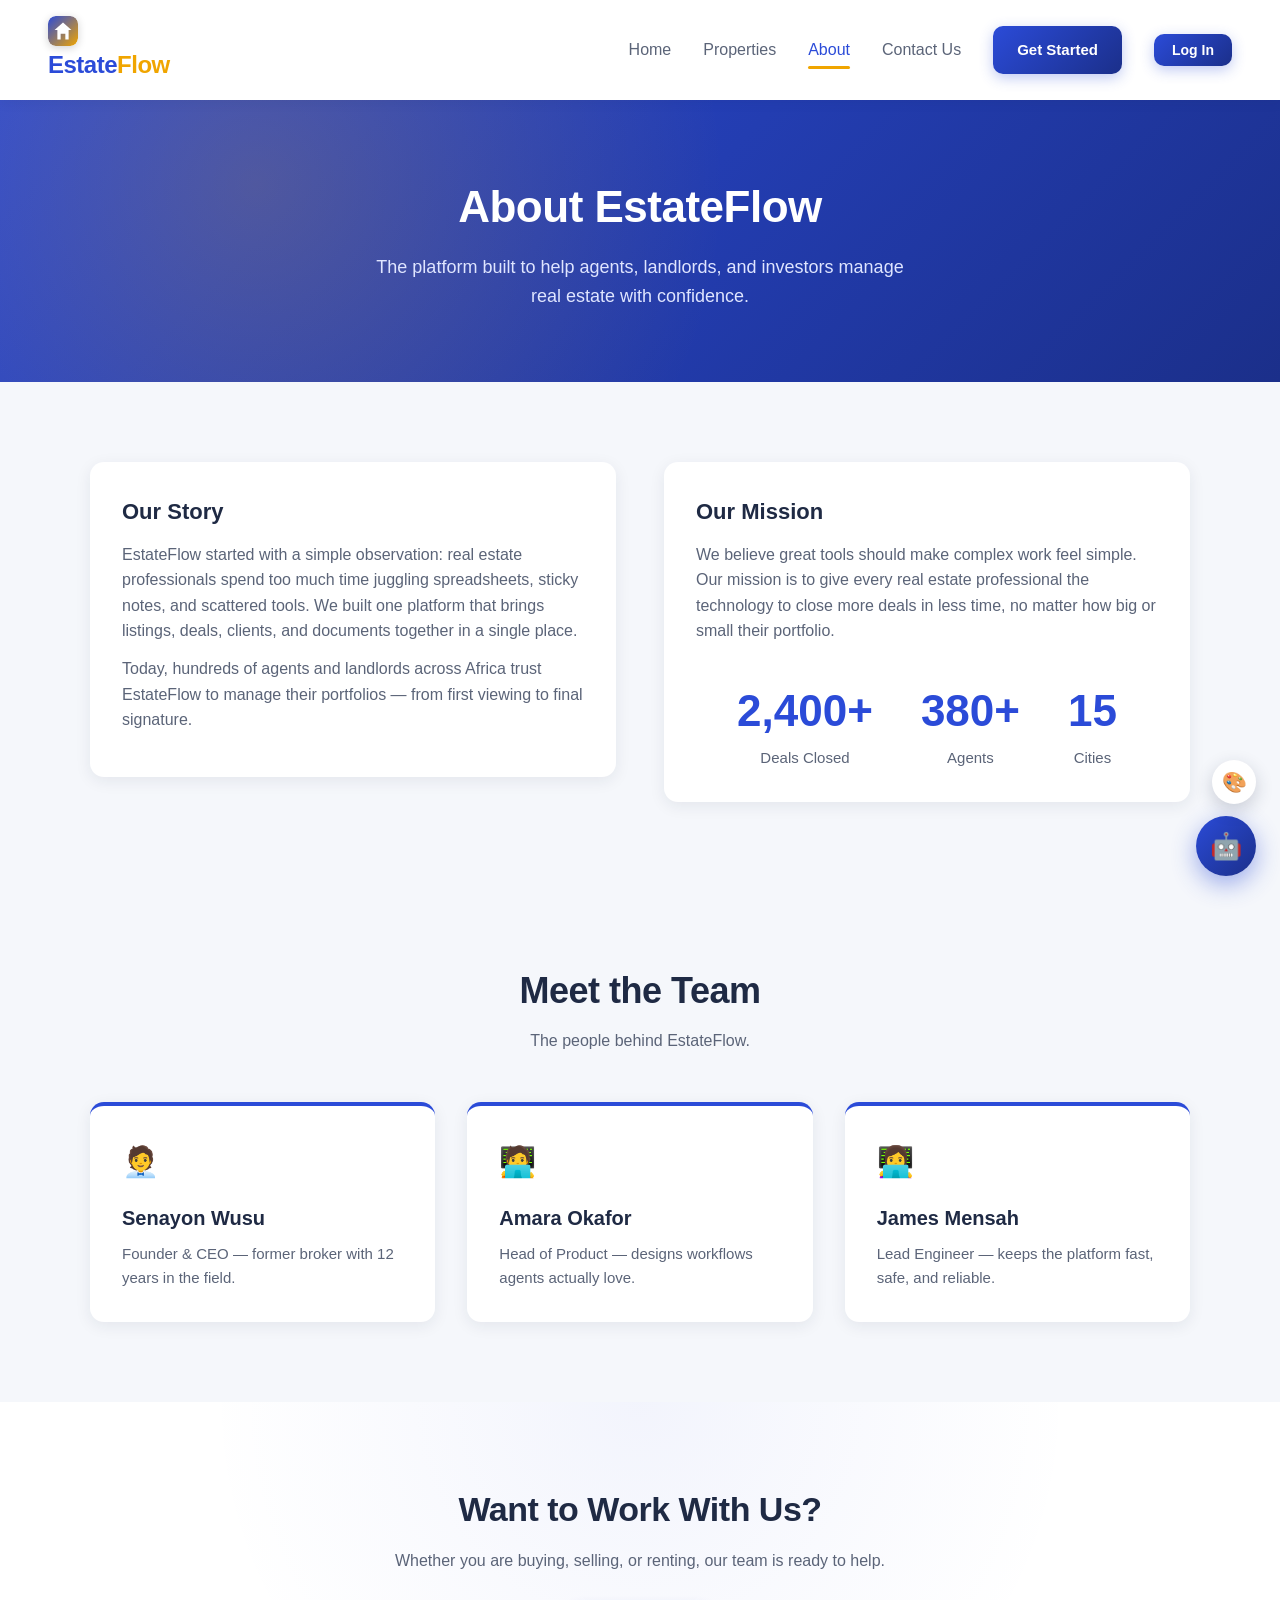
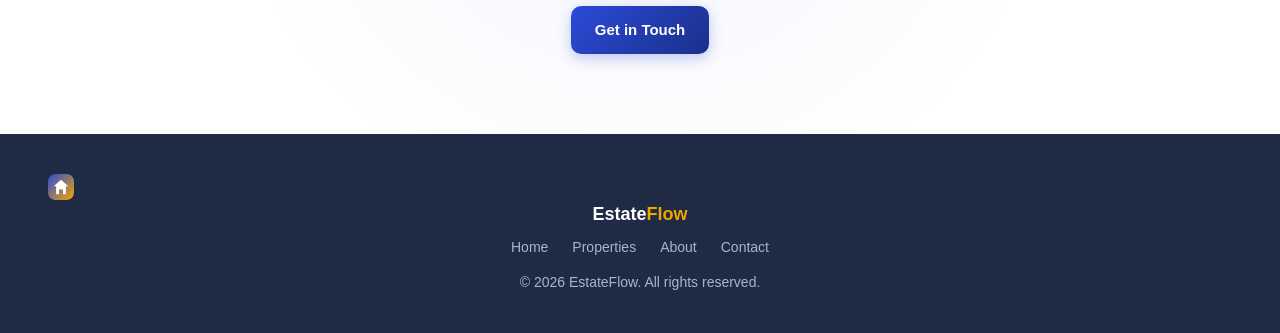
==== commit 1aa38bb1: "Add EstateFlow logo" ====
--- a/about.html
+++ b/about.html
@@ -8,7 +8,7 @@
 </head>
 <body>
     <nav class="nav">
-        <div class="logo">Estate<span>Flow</span></div>
+        <div class="logo"><img class="logo-mark" src="logo.svg" alt="EstateFlow logo">Estate<span>Flow</span></div>
         <div class="links">
             <a href="index.html">Home</a>
             <a href="properties.html">Properties</a>
@@ -93,7 +93,7 @@
     </section>
 
     <footer>
-        <div class="logo">Estate<span>Flow</span></div>
+        <div class="logo"><img class="logo-mark" src="logo.svg" alt="EstateFlow logo">Estate<span>Flow</span></div>
         <div class="footer-links">
             <a href="index.html">Home</a>
             <a href="properties.html">Properties</a>
--- a/styles.css
+++ b/styles.css
@@ -74,6 +74,15 @@
     color: var(--accent);
 }
 
+.nav .logo .logo-mark {
+    width: 30px;
+    height: 30px;
+    margin-right: 8px;
+    vertical-align: -6px;
+    border-radius: 8px;
+    box-shadow: 0 2px 8px rgba(0, 0, 0, 0.18);
+}
+
 .nav .links {
     display: flex;
     gap: 32px;
@@ -741,6 +750,14 @@
 
 footer .logo span {
     color: var(--accent);
+}
+
+footer .logo .logo-mark {
+    width: 26px;
+    height: 26px;
+    margin-right: 7px;
+    vertical-align: -5px;
+    border-radius: 7px;
 }
 
 footer .footer-links {
